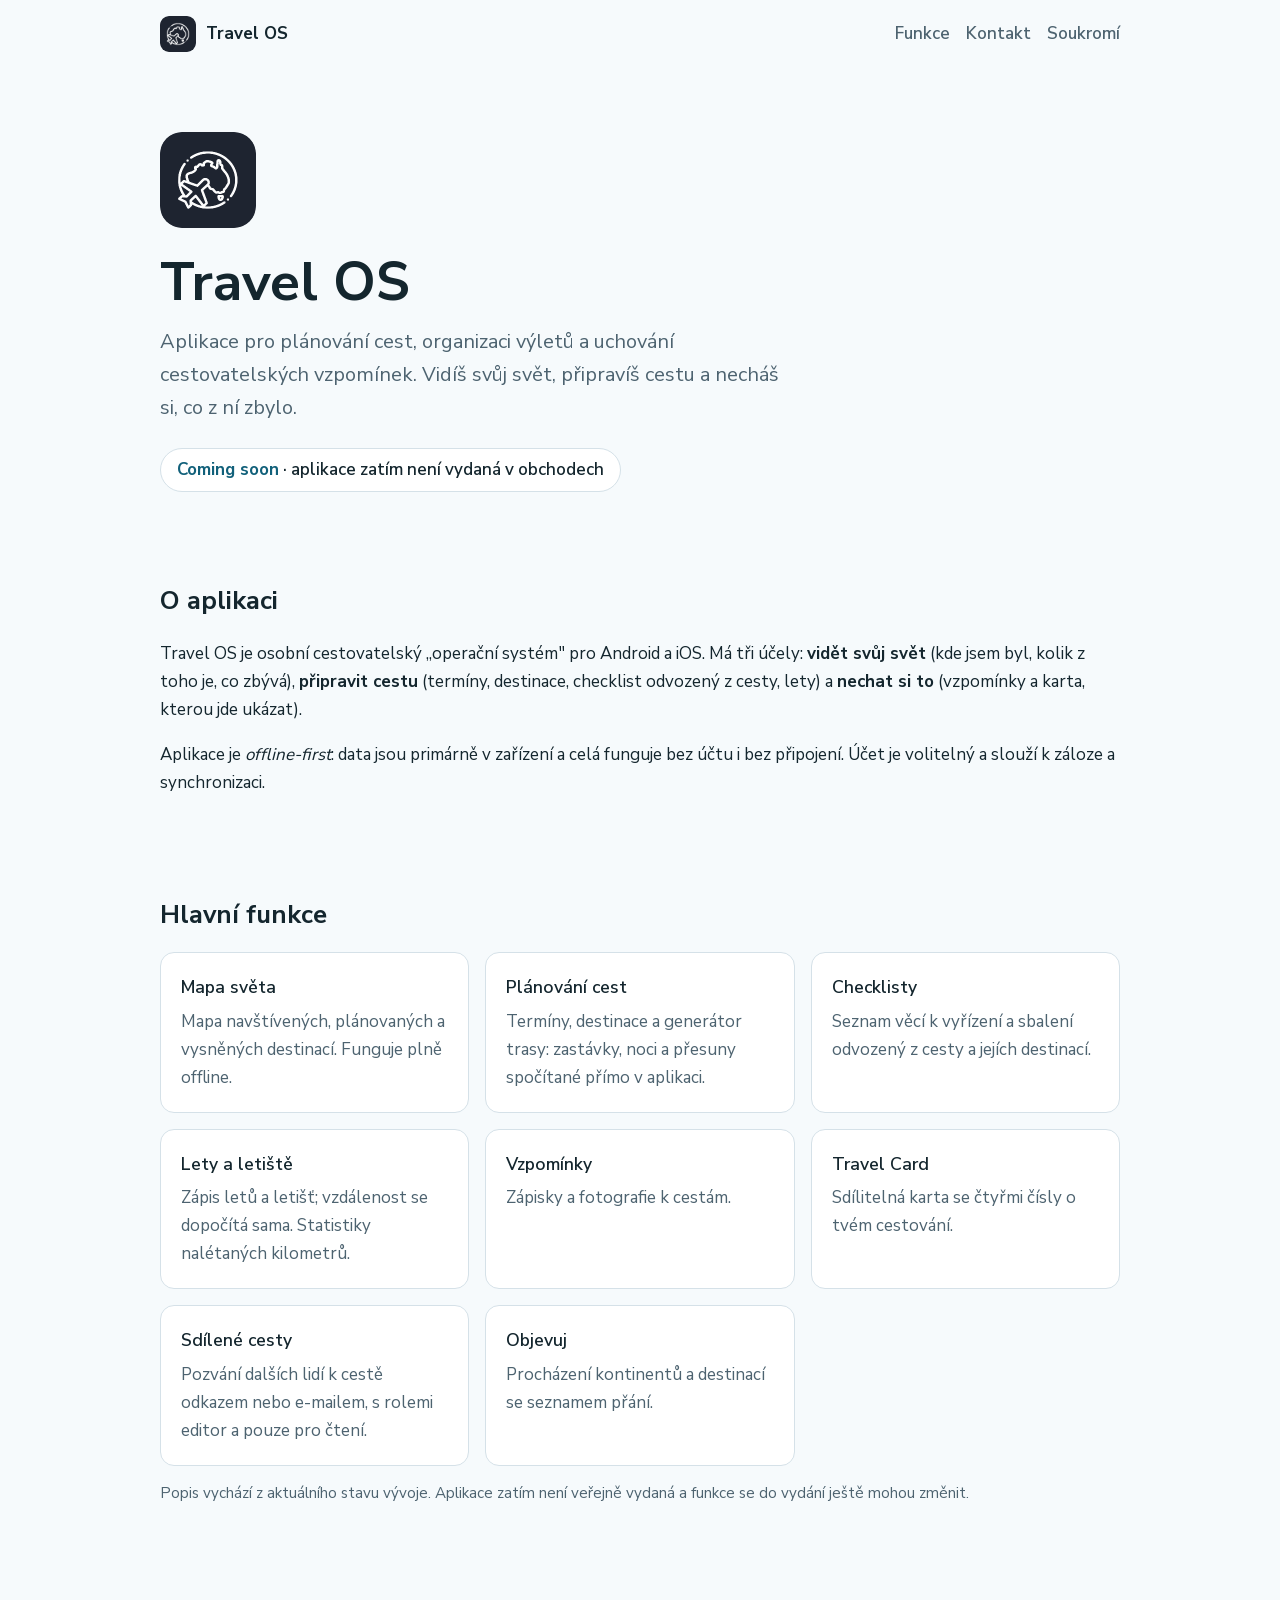
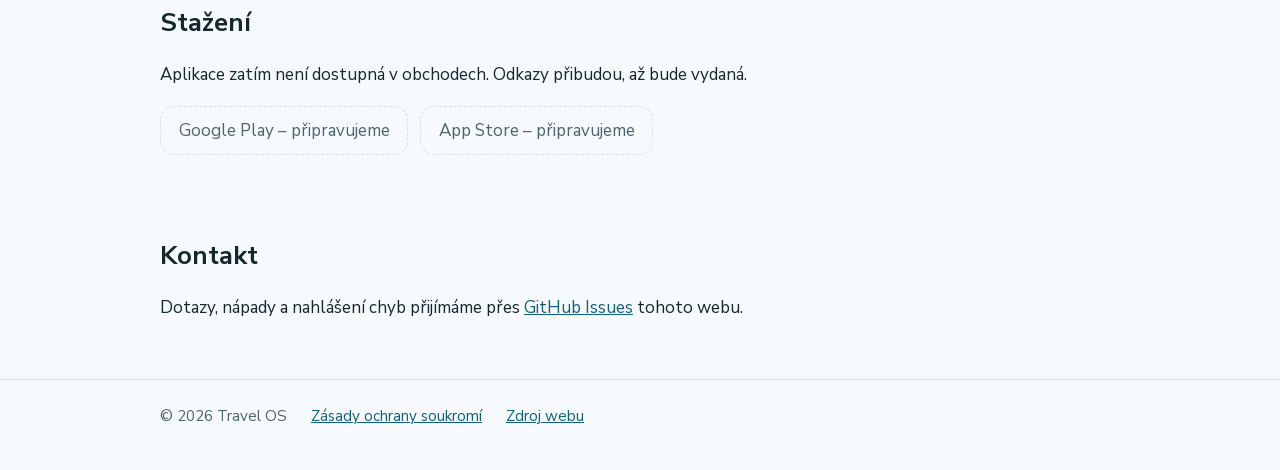
==== index.html @ f1eeb442 "feat(web): první verze webu Travel OS CZ: Landing page, koncept stránky /privacy, styl a ikona převz" ====
<!doctype html>
<html lang="cs">
<head>
<meta charset="utf-8"><meta name="viewport" content="width=device-width,initial-scale=1"><meta name="color-scheme" content="light dark"><meta name="theme-color" content="#11607A">
<title>Travel OS – plánování cest a cestovatelské vzpomínky</title>
<meta name="description" content="Travel OS je mobilní aplikace pro Android a iOS: mapa navštívených zemí, plánování cest, lety, vzpomínky s fotkami a sdílitelná Travel Card. Zatím nevydáno v obchodech.">
<meta property="og:type" content="website">
<meta property="og:title" content="Travel OS">
<meta property="og:description" content="Mapa navštívených zemí, plánování cest, lety, vzpomínky a Travel Card v jedné aplikaci.">
<meta property="og:image" content="https://ludvap.github.io/travel-os-site/assets/icon-192.png">
<meta property="og:url" content="https://ludvap.github.io/travel-os-site/">
<meta property="og:locale" content="cs_CZ">
<link rel="icon" href="favicon.png" type="image/png">
<link rel="apple-touch-icon" href="assets/icon-192.png">
<link rel="stylesheet" href="assets/style.css">
</head>
<body>
<header class="top"><div class="wrap">
<a class="brand" href="./"><img src="assets/icon-192.png" alt="" width="36" height="36">Travel OS</a>
<nav aria-label="Hlavní"><a href="#funkce">Funkce</a><a href="#kontakt">Kontakt</a><a href="privacy/">Soukromí</a></nav>
</div></header>
<main>
<div class="wrap">
<div class="hero">
<img src="assets/icon-192.png" alt="Ikona aplikace Travel OS" width="96" height="96">
<h1>Travel OS</h1>
<p class="lead">Aplikace pro plánování cest, organizaci výletů a uchování cestovatelských vzpomínek. Vidíš svůj svět, připravíš cestu a necháš si, co z ní zbylo.</p>
<span class="badge"><b>Coming soon</b> · aplikace zatím není vydaná v obchodech</span>
</div>

<section id="o-aplikaci">
<h2>O aplikaci</h2>
<p>Travel OS je osobní cestovatelský „operační systém" pro Android a iOS. Má tři účely: <strong>vidět svůj svět</strong> (kde jsem byl, kolik z toho je, co zbývá), <strong>připravit cestu</strong> (termíny, destinace, checklist odvozený z cesty, lety) a <strong>nechat si to</strong> (vzpomínky a karta, kterou jde ukázat).</p>
<p>Aplikace je <em>offline-first</em>: data jsou primárně v zařízení a celá funguje bez účtu i bez připojení. Účet je volitelný a slouží k záloze a synchronizaci.</p>
</section>

<section id="funkce">
<h2>Hlavní funkce</h2>
<div class="grid">
<div class="card"><h3>Mapa světa</h3><p>Mapa navštívených, plánovaných a vysněných destinací. Funguje plně offline.</p></div>
<div class="card"><h3>Plánování cest</h3><p>Termíny, destinace a generátor trasy: zastávky, noci a přesuny spočítané přímo v aplikaci.</p></div>
<div class="card"><h3>Checklisty</h3><p>Seznam věcí k vyřízení a sbalení odvozený z cesty a jejích destinací.</p></div>
<div class="card"><h3>Lety a letiště</h3><p>Zápis letů a letišť; vzdálenost se dopočítá sama. Statistiky nalétaných kilometrů.</p></div>
<div class="card"><h3>Vzpomínky</h3><p>Zápisky a fotografie k cestám.</p></div>
<div class="card"><h3>Travel Card</h3><p>Sdílitelná karta se čtyřmi čísly o tvém cestování.</p></div>
<div class="card"><h3>Sdílené cesty</h3><p>Pozvání dalších lidí k cestě odkazem nebo e-mailem, s rolemi editor a pouze pro čtení.</p></div>
<div class="card"><h3>Objevuj</h3><p>Procházení kontinentů a destinací se seznamem přání.</p></div>
</div>
<p class="note">Popis vychází z aktuálního stavu vývoje. Aplikace zatím není veřejně vydaná a funkce se do vydání ještě mohou změnit.</p>
</section>

<section id="obchody">
<h2>Stažení</h2>
<p>Aplikace zatím není dostupná v obchodech. Odkazy přibudou, až bude vydaná.</p>
<div class="stores"><span class="store">Google Play – připravujeme</span><span class="store">App Store – připravujeme</span></div>
</section>

<section id="kontakt">
<h2>Kontakt</h2>
<p>Dotazy, nápady a nahlášení chyb přijímáme přes <a href="https://github.com/Ludvap/travel-os-site/issues">GitHub Issues</a> tohoto webu.</p>
</section>
</div>
</main>
<footer><div class="wrap"><span>© 2026 Travel OS</span><a href="privacy/">Zásady ochrany soukromí</a><a href="https://github.com/Ludvap/travel-os-site">Zdroj webu</a></div></footer>
</body>
</html>
---- assets/style.css ----
@font-face{font-family:"Nunito Sans";font-weight:400;font-display:swap;src:url(NunitoSans-Regular.ttf) format("truetype")}
@font-face{font-family:"Nunito Sans";font-weight:600;font-display:swap;src:url(NunitoSans-SemiBold.ttf) format("truetype")}
@font-face{font-family:"Nunito Sans";font-weight:700;font-display:swap;src:url(NunitoSans-Bold.ttf) format("truetype")}
:root{--brand:#11607A;--sand:#E0A458;--bg:#F6FAFC;--surface:#fff;--text:#14262E;--muted:#4D6370;--line:#D5E1E8;--link:#11607A}
@media (prefers-color-scheme:dark){:root{--brand:#6BB6CF;--bg:#0E1A20;--surface:#15252D;--text:#E8F1F5;--muted:#9FB4BF;--line:#263A44;--link:#7CC3DB}}
*{box-sizing:border-box}
body{margin:0;background:var(--bg);color:var(--text);font:400 1.0625rem/1.65 "Nunito Sans",system-ui,sans-serif}
a{color:var(--link)}
.wrap{max-width:62rem;margin:0 auto;padding:0 1rem}
header.top{padding:1rem 0}
header.top .wrap{display:flex;align-items:center;justify-content:space-between;gap:1rem}
.brand{display:flex;align-items:center;gap:.6rem;font-weight:700;color:var(--text);text-decoration:none}
.brand img{width:36px;height:36px;border-radius:9px}
nav a{margin-left:1rem;color:var(--muted);text-decoration:none;font-weight:600}
nav a:hover{color:var(--link)}
.hero{padding:4rem 0 3rem}
.hero img{width:96px;height:96px;border-radius:22px}
h1{font-size:clamp(2.2rem,6vw,3.4rem);line-height:1.1;margin:1rem 0 .75rem;font-weight:700}
h2{font-size:1.6rem;margin:0 0 1rem;font-weight:700}
h3{font-size:1.1rem;margin:0 0 .35rem;font-weight:600}
.lead{font-size:1.25rem;color:var(--muted);max-width:40rem;margin:0 0 1.5rem}
.badge{display:inline-block;padding:.45rem 1rem;border-radius:999px;border:1px solid var(--line);background:var(--surface);font-weight:600}
.badge b{color:var(--brand)}
section{padding:2.5rem 0}
.grid{display:grid;gap:1rem;grid-template-columns:repeat(auto-fit,minmax(15rem,1fr))}
.card{background:var(--surface);border:1px solid var(--line);border-radius:14px;padding:1.25rem}
.card p{margin:0;color:var(--muted)}
.note{color:var(--muted);font-size:.95rem}
.stores{display:flex;flex-wrap:wrap;gap:.75rem}
.store{padding:.6rem 1.1rem;border:1px dashed var(--line);border-radius:14px;color:var(--muted)}
footer{border-top:1px solid var(--line);padding:1.5rem 0 2.5rem;color:var(--muted);font-size:.95rem}
footer .wrap{display:flex;flex-wrap:wrap;gap:.5rem 1.5rem}
.doc{max-width:44rem;padding:2rem 1rem 3rem}
.doc h2{margin-top:2rem}
.todo{background:rgba(224,164,88,.2);border-left:4px solid var(--sand);padding:.6rem .9rem;border-radius:6px;margin:1rem 0}
:focus-visible{outline:3px solid var(--sand);outline-offset:2px}
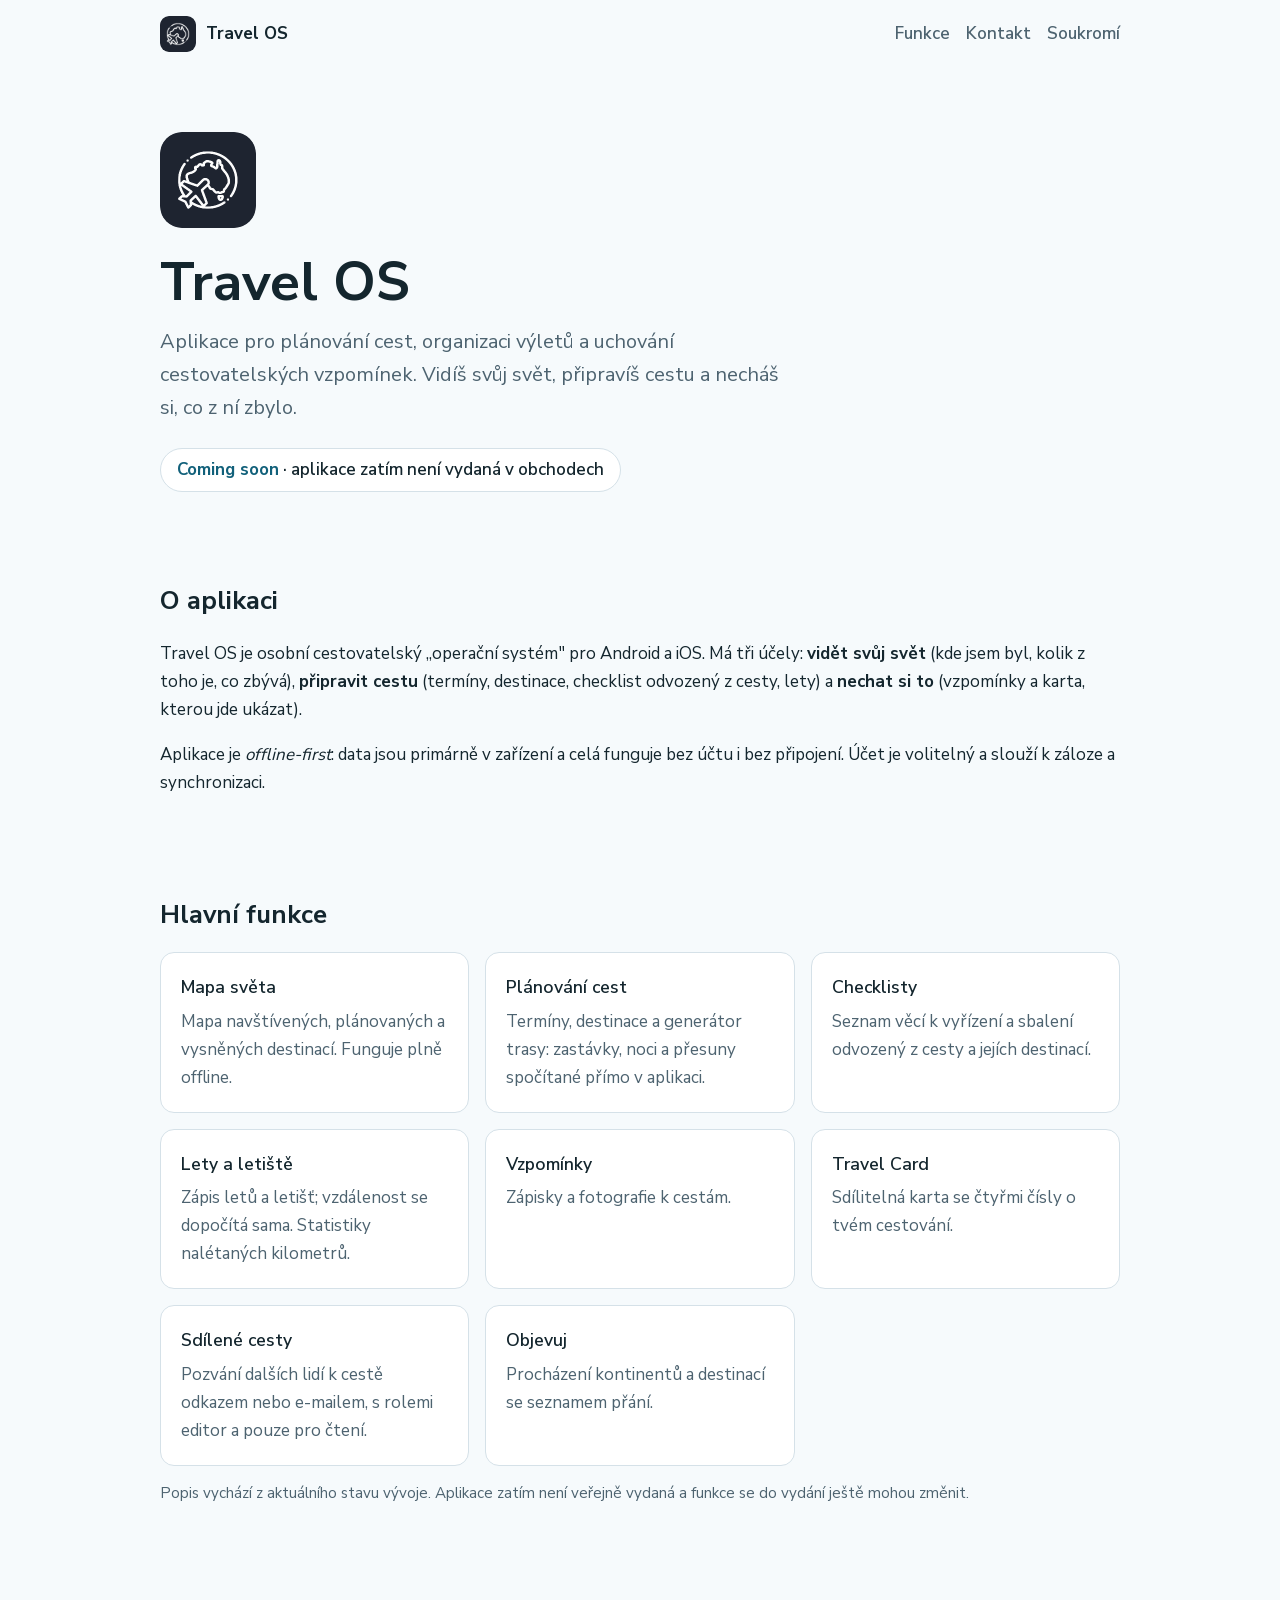
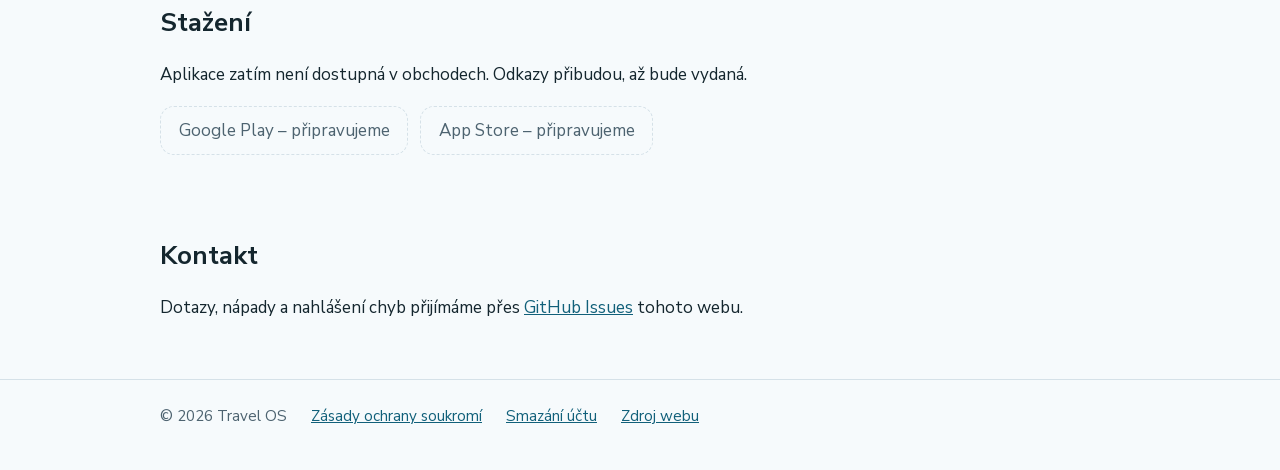
==== commit 05be462d: "feat(web): stránka Smazání účtu a dat CZ: Nová stránka /delete-account/ pro Google Play: co se smaže" ====
--- a/index.html
+++ b/index.html
@@ -61,6 +61,6 @@
 </section>
 </div>
 </main>
-<footer><div class="wrap"><span>© 2026 Travel OS</span><a href="privacy/">Zásady ochrany soukromí</a><a href="https://github.com/Ludvap/travel-os-site">Zdroj webu</a></div></footer>
+<footer><div class="wrap"><span>© 2026 Travel OS</span><a href="privacy/">Zásady ochrany soukromí</a><a href="delete-account/">Smazání účtu</a><a href="https://github.com/Ludvap/travel-os-site">Zdroj webu</a></div></footer>
 </body>
 </html>
